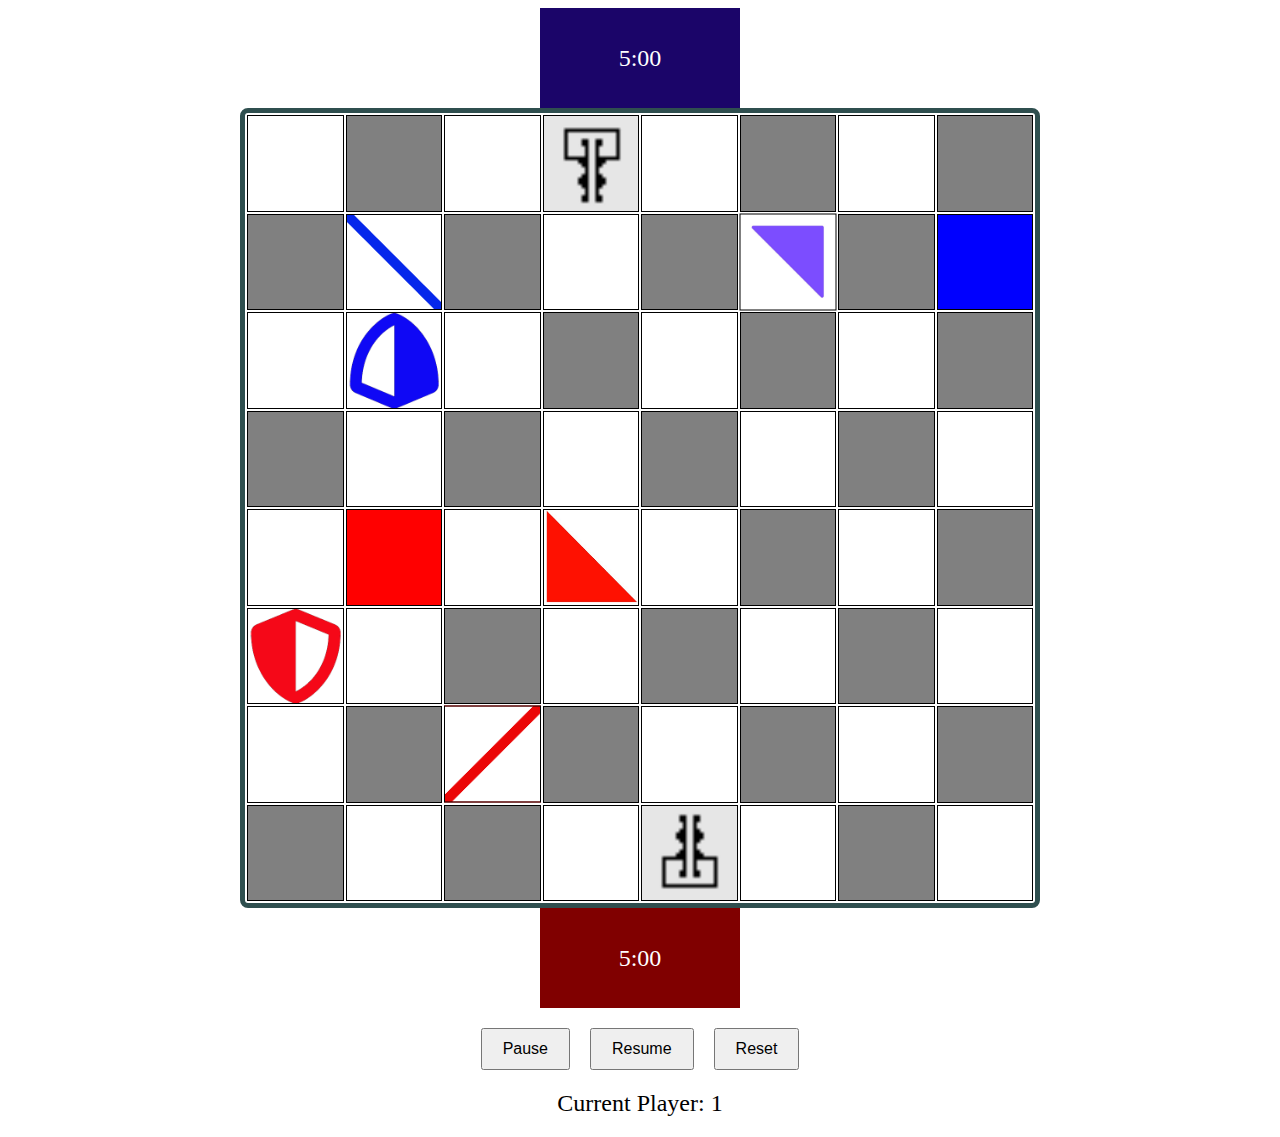
==== index.html @ 4a846ca4 "Added shootCannon, made ricochets rotatable, gave them data-direction attribute. added buttons to ro" ====
<!DOCTYPE html>
<html lang="en">
<head>
    <meta charset="UTF-8">
    <meta name="viewport" content="width=device-width, initial-scale=1.0">
    <title>Document</title>
</head>
<body>
    <div class="outline">
        <div data-timer="player1">5:00</div>
        <div id="board"></div>
        <div data-timer="player2">5:00</div>
    </div>
    <div class="rotation-controls">
        <button id="rotate-left" onclick = "rotateLeft()">Rotate Left</button>
        <button id="rotate-right" onclick = "rotateRight()">Rotate Right</button>
    </div>
    <div class="control-buttons">
        <button onclick="pauseTimer()">Pause</button>
        <button onclick="resumeTimer()">Resume</button>
        <button onclick="resetGame()">Reset</button>
    </div>
    <div class="current-player" id="current-player">Current Player: 1</div>
    <div class="popup" id="winner-popup">
        <p id="winner-message"></p>
        <button onclick="resetGame()">Play Again</button>
    </div>
    
    <script src = "main.js"></script>
    <link href="styles.css" rel="stylesheet"></link>
</body>
---- styles.css ----
:root {
  --size:      800px;
  --backcolor: darkslategray;
  --dark:      grey;
  --light:     white;
  --legend:    azure;
  --hover:     lightgreen
}

.outline{
  display: grid;
  margin:auto;
  max-width: fit-content;
}
.board {
  align-items:center;
  width: var(--size);
  height: var(--size);
  border: 5px solid;
  border-color: var(--backcolor);
  border-radius: 0.5rem;
  margin:auto;
  
}
.square {
  border: 1px black solid;
}
.white{
  background: var(--light);
}
.black{
  background: var(--dark)
}
[data-highlight="true"]{
  background: rgb(13, 95, 13);
}

td:hover {
  border: 5px black;
  cursor: pointer;
}

.player1-cannon{
  background-image: url(cannon-down.jpeg); 
  background-size: cover;
}
.player1-titan{
  background: blue; 
}
.player1-rico[data-rotation="1"]{
  background-image: url(blue\ rico.png);
  background-size: cover;
}
.player1-rico[data-rotation="2"]{
  background-image: url(blue\ rico.png);
  background-size: cover;
  transform: rotate(90deg);
}
.player1-rico[data-rotation="3"]{
  background-image: url(blue\ rico.png);
  background-size: cover;
  transform: rotate(180deg);
}
.player1-rico[data-rotation="4"]{
  background-image: url(blue\ rico.png);
  background-size: cover;
  transform: rotate(270deg);
}

.player1-tank{
  background-image: url(Shield\ blue.png); 
  background-size: cover;
}
.player1-srico[data-rotation="1"]{
  background-image: url(blue\ srico.png);
  background-size: cover;
}
.player1-srico[data-rotation="2"]{
  background-image: url(blue\ srico.png);
  background-size: cover;
  transform: rotate(90deg);
}
.player1-srico[data-rotation="3"]{
  background-image: url(blue\ srico.png);
  background-size: cover;
  transform: rotate(180deg);
}
.player1-srico[data-rotation="4"]{
  background-image: url(blue\ srico.png);
  background-size: cover;
  transform: rotate(270deg);
}


.player2-cannon{
  background-image: url(cannon-up.jpeg); 
  background-size: cover;
  
}
.player2-titan{
  background: red; 
}
.player2-rico{
  background: red; 
}
.player2-tank{
  background-image: url(Shield\ red.png) ; 
  background-size: cover;
  
}
.player2-srico[data-rotation="1"]{
  background-image: url(red\ srico.png);
  background-size: cover;
}
.player2-srico[data-rotation="2"]{
  background-image: url(red\ srico.png);
  background-size: cover;
  transform: rotate(90deg);
}
.player2-srico[data-rotation="3"]{
  background-image: url(red\ srico.png);
  background-size: cover;
  transform: rotate(180deg);
}
.player2-srico[data-rotation="4"]{
  background-image: url(red\ srico.png);
  background-size: cover;
  transform: rotate(270deg);
}
.player2-rico[data-rotation="1"]{
  background-image: url(red\ rico.png);
  background-size: cover;
}
.player2-rico[data-rotation="2"]{
  background-image: url(red\ rico.png);
  background-size: cover;
  transform: rotate(90deg);
}
.player2-rico[data-rotation="3"]{
  background-image: url(red\ rico.png);
  background-size: cover;
  transform: rotate(180deg);
}
.player2-rico[data-rotation="4"]{
  background-image: url(red\ rico.png);
  background-size: cover;
  transform: rotate(270deg);
}

[data-timer="player1"], [data-timer="player2"] {
  height: 100px;
  width: 200px;
  background: maroon;
  margin: auto;
  text-align: center;
  color: white;
  font-size: 24px;
  line-height: 100px;
}
[data-timer="player1"] {
  background: rgb(27, 5, 105);
}
.control-buttons {
  display: flex;
  justify-content: center;
  margin-top: 20px;
}
.control-buttons button {
  margin: 0 10px;
  padding: 10px 20px;
  font-size: 16px;
  cursor: pointer;
}
.rotation-controls {
  display: none;
  justify-content: center;
  margin-top: 20px;
}
.rotation-controls.rotate-left {
  visibility : hidden;
  margin: 0 10px;
  padding: 10px 20px;
  font-size: 16px;
  cursor: pointer;
}
.rotation-controls.rotate-right{
  visibility: hidden;
  margin: 0 10px;
  padding: 10px 20px;
  font-size: 16px;
  cursor: pointer;
}
.current-player {
  font-size: 24px;
  text-align: center;
  margin-top: 20px;
  margin-bottom: 20px;
}
.popup {
  display: none;
  position: fixed;
  left: 50%;
  top: 50%;
  transform: translate(-50%, -50%);
  background: white;
  padding: 20px;
  border: 2px solid black;
  text-align: center;
  z-index: 1000;
}
.popup.active {
  display: block;
}
.bullet {
    background-color: yellow;
    transition: background-color 0.1s ease;
}
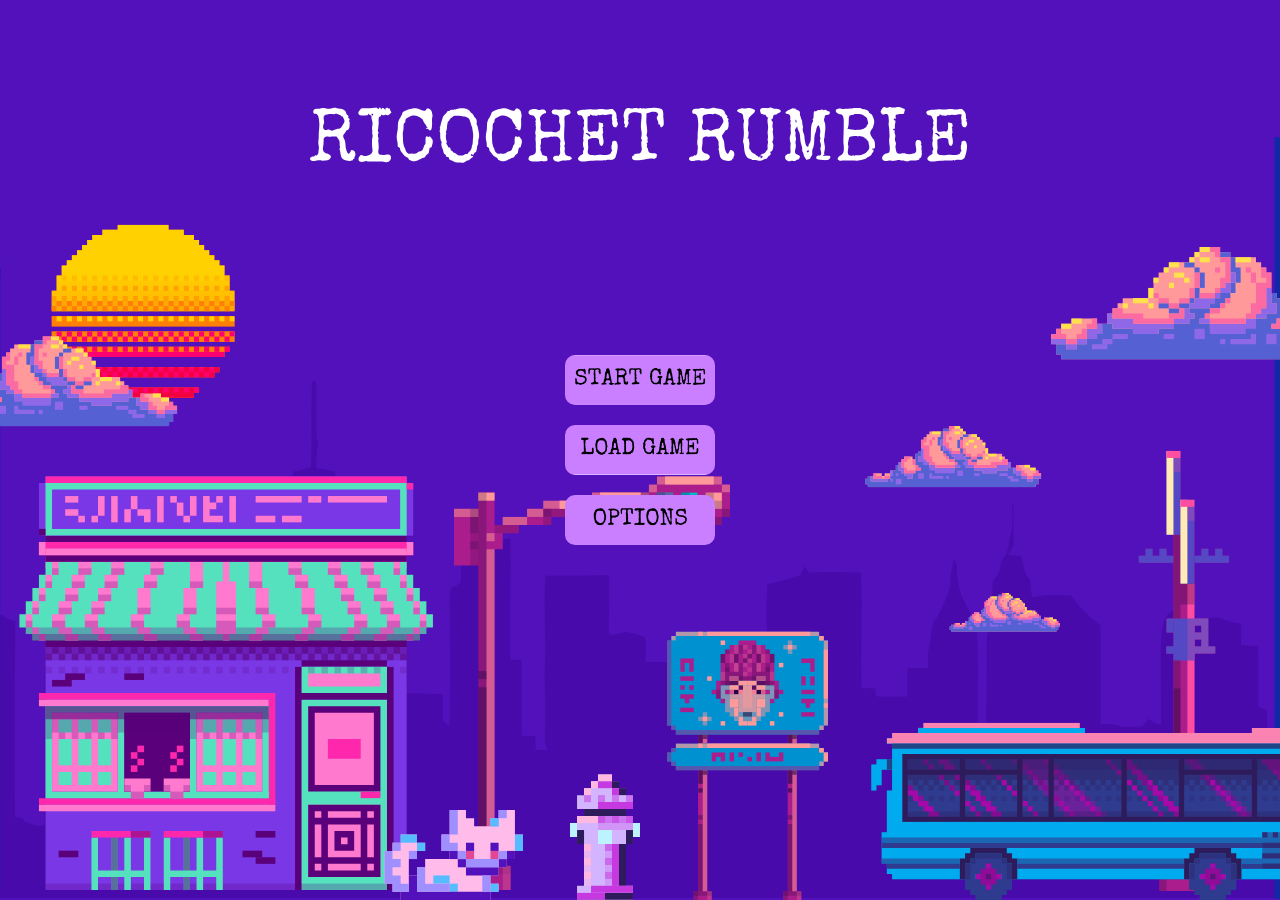
==== commit 8f40f320: "added homepage and edited names of normalmode files" ====
--- a/index.html
+++ b/index.html
@@ -3,29 +3,74 @@
 <head>
     <meta charset="UTF-8">
     <meta name="viewport" content="width=device-width, initial-scale=1.0">
-    <title>Document</title>
+    <title>Ricochet Rumble</title>
 </head>
 <body>
-    <div class="outline">
-        <div data-timer="player1">5:00</div>
-        <div id="board"></div>
-        <div data-timer="player2">5:00</div>
+    <div class="container">
+        <button class="game-button startgame" onclick="startGame()"></button>
+        <button class="game-button loadgame" onclick="loadGame()"></button>
+        <button class="game-button options" onclick="openOptions()"></button>
     </div>
-    <div class="rotation-controls">
-        <button id="rotate-left" onclick = "rotateLeft()">Rotate Left</button>
-        <button id="rotate-right" onclick = "rotateRight()">Rotate Right</button>
+
+    <!--------------------options box-------------------->
+
+    <div id="options-box" class="options-box">
+        
+        <div class="option">
+            <span>Option 1</span>
+            <label class="switch">
+                <input type="checkbox">
+                <span class="slider round"></span>
+            </label>
+        </div>
+        <div class="option">
+            <span>Option 2</span>
+            <label class="switch">
+                <input type="checkbox">
+                <span class="slider round"></span>
+            </label>
+        </div>
+        <div class="option">
+            <span>Option 3</span>
+            <label class="switch">
+                <input type="checkbox">
+                <span class="slider round"></span>
+            </label>
+        </div>
+        <div class="option">
+            <span>Option 4</span>
+            <label class="switch">
+                <input type="checkbox">
+                <span class="slider round"></span>
+            </label>
+        </div>
+        <div class="option">
+            <span>Option 5</span>
+            <label class="switch">
+                <input type="checkbox">
+                <span class="slider round"></span>
+            </label>
+        </div>
+        <button class="close-button" onclick="closeOptions()">Close</button>
     </div>
-    <div class="control-buttons">
-        <button onclick="pauseTimer()">Pause</button>
-        <button onclick="resumeTimer()">Resume</button>
-        <button onclick="resetGame()">Reset</button>
-    </div>
-    <div class="current-player" id="current-player">Current Player: 1</div>
-    <div class="popup" id="winner-popup">
-        <p id="winner-message"></p>
-        <button onclick="resetGame()">Play Again</button>
-    </div>
-    
-    <script src = "main.js"></script>
-    <link href="styles.css" rel="stylesheet"></link>
-</body>+
+    <link href="homepagestyles.css" rel="stylesheet">
+    <script>
+        function startGame() {
+            setTimeout(()=>window.location.href="normalmode.html",500);
+        }
+
+        function loadGame() {
+            setTimeout(()=>window.location.href="",500);
+        }
+
+        function openOptions() {
+            document.getElementById("options-box").style.display = "block";
+        }
+
+        function closeOptions() {
+            document.getElementById("options-box").style.display = "none";
+        }
+    </script>
+</body>
+</html>
--- a/homepagestyles.css
+++ b/homepagestyles.css
@@ -0,0 +1,132 @@
+body {
+    margin: 0;
+    padding: 0;
+    display: flex;
+    justify-content: center;
+    align-items: center;
+    height: 100vh;
+    font-family: Arial, sans-serif;
+    background-image: url(./assets/Homepage.svg);
+    background-size: cover;
+    background-position: center;
+}
+
+.container {
+    text-align: center;
+    display: flex;
+    flex-direction: column;
+    align-items: center;
+}
+
+.game-button {
+    background-color: rgba(0, 0, 0, 0.5);
+    color: white;
+    border: none;
+    width: 150px;
+    height: 50px;
+    margin: 10px;
+    font-size: 18px;
+    cursor: pointer;
+    border-radius: 10px;
+    transition: background-color 0.3s, transform 0.3s;
+    background-size: cover;
+    background-position: center;
+}
+
+.startgame {
+    background-image: url(./assets/STARTGAME.png);
+}
+
+.loadgame {
+    background-image: url(./assets/loadgame.png);
+}
+
+.game-button:hover {
+    background-color: rgba(0, 0, 0, 0.7);
+    transform: scale(1.1);
+}
+
+.options {
+    background-image: url(./assets/options.png);
+}
+
+
+
+.options-box {
+    display: none; /* Hidden by default */
+    position: fixed;
+    top: 50%;
+    left: 50%;
+    transform: translate(-50%, -50%);
+    background-color: white;
+    padding: 20px;
+    border: 2px solid #000;
+    box-shadow: 0 4px 8px rgba(0, 0, 0, 0.2);
+    z-index: 1000;
+    width: 300px;
+}
+
+.close-button {
+    background-color: red;
+    color: white;
+    border: none;
+    padding: 10px 20px;
+    cursor: pointer;
+    margin-top: 20px;
+    display: block;
+    width: 100%;
+    box-sizing: border-box;
+    text-align: center;
+}
+
+.option {
+    display: flex;
+    justify-content: space-between;
+    align-items: center;
+    margin: 10px 0;
+}
+
+.switch {
+    position: relative;
+    display: inline-block;
+    width: 40px;
+    height: 20px;
+}
+
+.switch input {
+    opacity: 0;
+    width: 0;
+    height: 0;
+}
+
+.slider {
+    position: absolute;
+    cursor: pointer;
+    top: 0;
+    left: 0;
+    right: 0;
+    bottom: 0;
+    background-color: red;
+    transition: 0.4s;
+    border-radius: 20px;
+}
+
+.slider:before {
+    position: absolute;
+    content: "";
+    height: 16px;
+    width: 16px;
+    left: 2px;
+    bottom: 2px;
+    background-color: white;
+    transition: 0.4s;
+    border-radius: 50%;
+}
+
+input:checked + .slider {
+    background-color: green;
+}
+
+input:checked + .slider:before {
+    transform: translateX(20px);
+}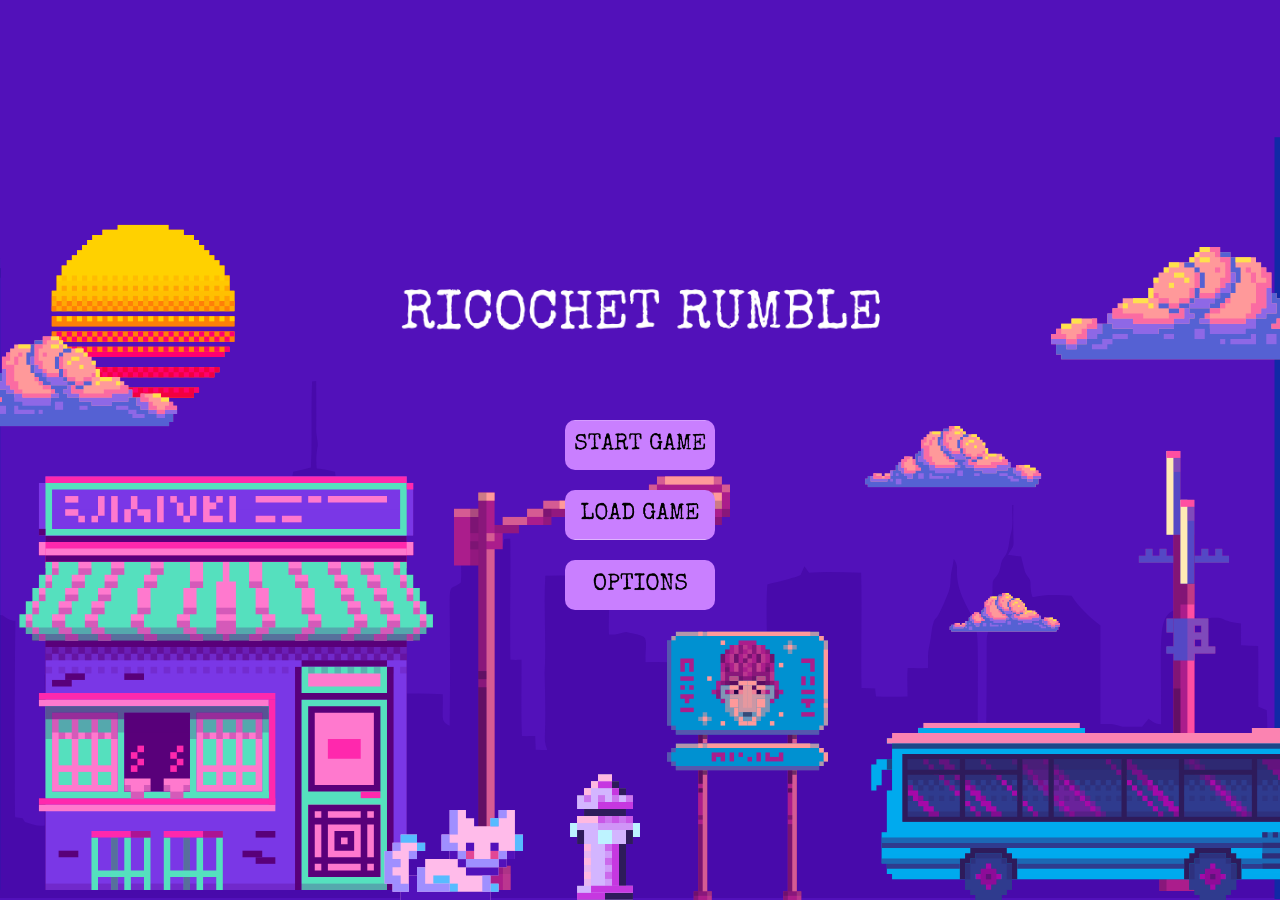
==== commit 30775019: "fixed homepage title distort" ====
--- a/index.html
+++ b/index.html
@@ -6,6 +6,7 @@
     <title>Ricochet Rumble</title>
 </head>
 <body>
+    <div class="Title"></div>
     <div class="container">
         <button class="game-button startgame" onclick="startGame()"></button>
         <button class="game-button loadgame" onclick="loadGame()"></button>
--- a/homepagestyles.css
+++ b/homepagestyles.css
@@ -2,20 +2,31 @@
     margin: 0;
     padding: 0;
     display: flex;
-    justify-content: center;
+    justify-content:flex-start;
     align-items: center;
     height: 100vh;
     font-family: Arial, sans-serif;
     background-image: url(./assets/Homepage.svg);
     background-size: cover;
     background-position: center;
+    flex-direction: column;
+    
 }
-
+.Title{
+    margin-top:auto;
+    margin-bottom:30px;
+    width:500px;
+    height:100px;
+    background-image: url(./assets/Title.png);
+    background-size:contain;
+    background-repeat: no-repeat;
+}
 .container {
     text-align: center;
     display: flex;
     flex-direction: column;
     align-items: center;
+    margin-bottom:auto;
 }
 
 .game-button {
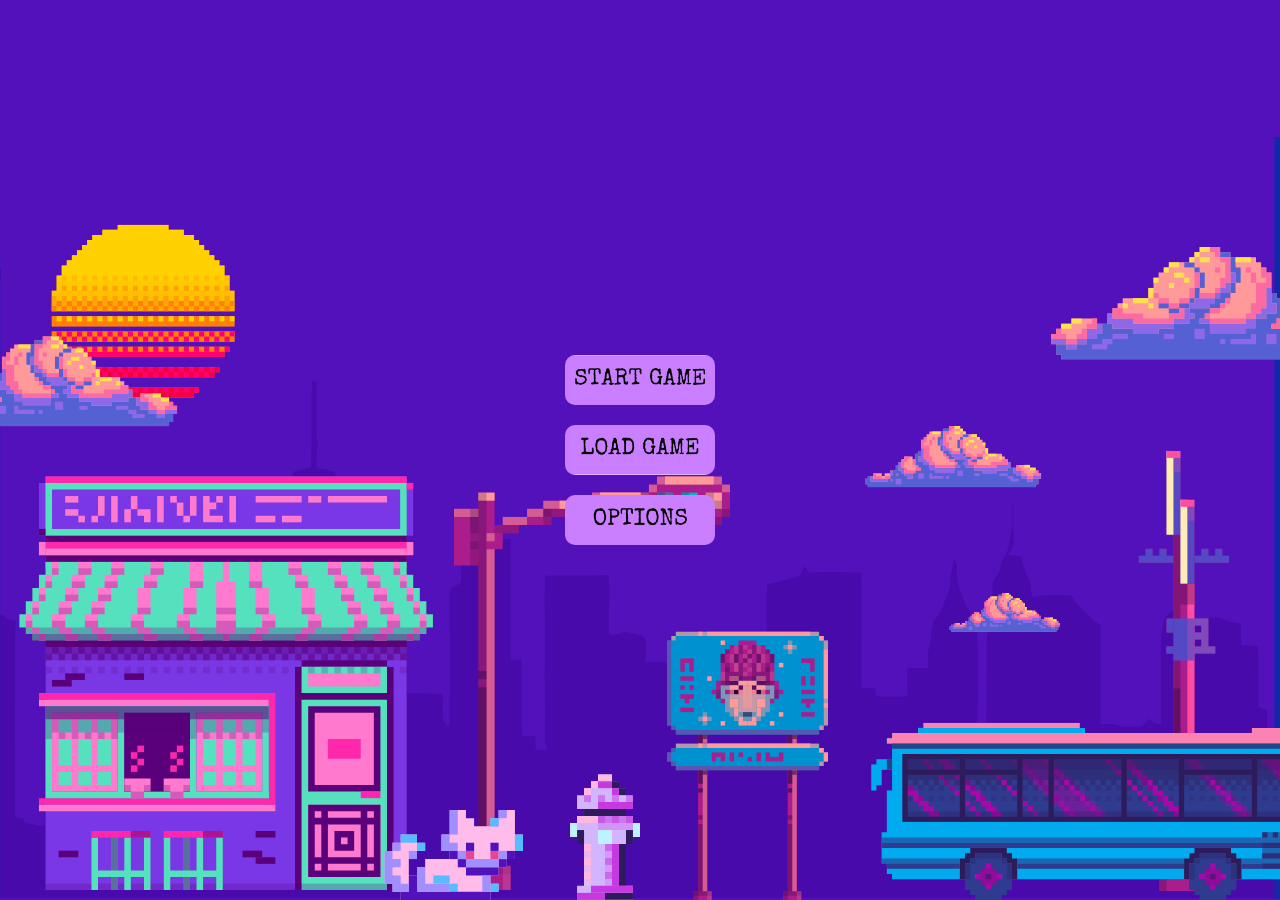
==== commit a5324c81: "revert" ====
--- a/index.html
+++ b/index.html
@@ -6,7 +6,6 @@
     <title>Ricochet Rumble</title>
 </head>
 <body>
-    <div class="Title"></div>
     <div class="container">
         <button class="game-button startgame" onclick="startGame()"></button>
         <button class="game-button loadgame" onclick="loadGame()"></button>
--- a/homepagestyles.css
+++ b/homepagestyles.css
@@ -2,31 +2,20 @@
     margin: 0;
     padding: 0;
     display: flex;
-    justify-content:flex-start;
+    justify-content: center;
     align-items: center;
     height: 100vh;
     font-family: Arial, sans-serif;
     background-image: url(./assets/Homepage.svg);
     background-size: cover;
     background-position: center;
-    flex-direction: column;
-    
 }
-.Title{
-    margin-top:auto;
-    margin-bottom:30px;
-    width:500px;
-    height:100px;
-    background-image: url(./assets/Title.png);
-    background-size:contain;
-    background-repeat: no-repeat;
-}
+
 .container {
     text-align: center;
     display: flex;
     flex-direction: column;
     align-items: center;
-    margin-bottom:auto;
 }
 
 .game-button {
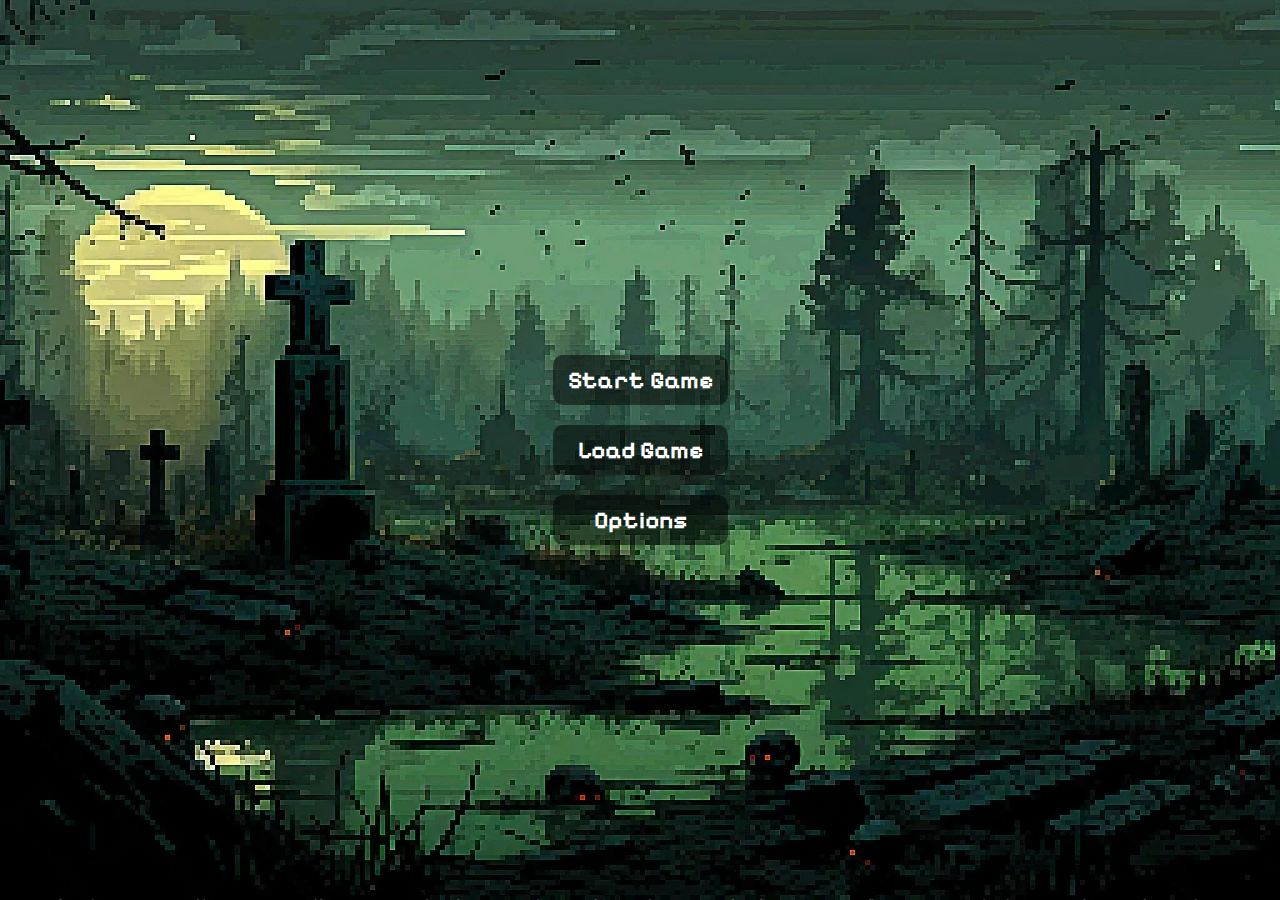
==== commit 6eb121b8: "Changed icons for everything" ====
--- a/index.html
+++ b/index.html
@@ -7,9 +7,9 @@
 </head>
 <body>
     <div class="container">
-        <button class="game-button startgame" onclick="startGame()"></button>
-        <button class="game-button loadgame" onclick="loadGame()"></button>
-        <button class="game-button options" onclick="openOptions()"></button>
+        <button class="game-button startgame" onclick="startGame()">Start Game</button>
+        <button class="game-button loadgame" onclick="loadGame()">Load Game</button>
+        <button class="game-button options" onclick="openOptions()">Options</button>
     </div>
 
     <!--------------------options box-------------------->
--- a/homepagestyles.css
+++ b/homepagestyles.css
@@ -1,3 +1,4 @@
+@import url('https://fonts.googleapis.com/css2?family=Pixelify+Sans:wght@400..700&display=swap');
 body {
     margin: 0;
     padding: 0;
@@ -6,7 +7,7 @@
     align-items: center;
     height: 100vh;
     font-family: Arial, sans-serif;
-    background-image: url(./assets/Homepage.svg);
+    background-image: url(./assets/yugesh_assests/home-background.png);
     background-size: cover;
     background-position: center;
 }
@@ -22,7 +23,7 @@
     background-color: rgba(0, 0, 0, 0.5);
     color: white;
     border: none;
-    width: 150px;
+    width: 175px;
     height: 50px;
     margin: 10px;
     font-size: 18px;
@@ -34,11 +35,15 @@
 }
 
 .startgame {
-    background-image: url(./assets/STARTGAME.png);
+    font-family: "Pixelify Sans", sans-serif;
+    font-size:24px;
+    font-weight:bold;
 }
 
 .loadgame {
-    background-image: url(./assets/loadgame.png);
+    font-family: "Pixelify Sans", sans-serif;
+    font-size:24px;
+    font-weight:bold;
 }
 
 .game-button:hover {
@@ -47,7 +52,9 @@
 }
 
 .options {
-    background-image: url(./assets/options.png);
+    font-family: "Pixelify Sans", sans-serif;
+    font-size:24px;
+    font-weight:bold;
 }
 
 
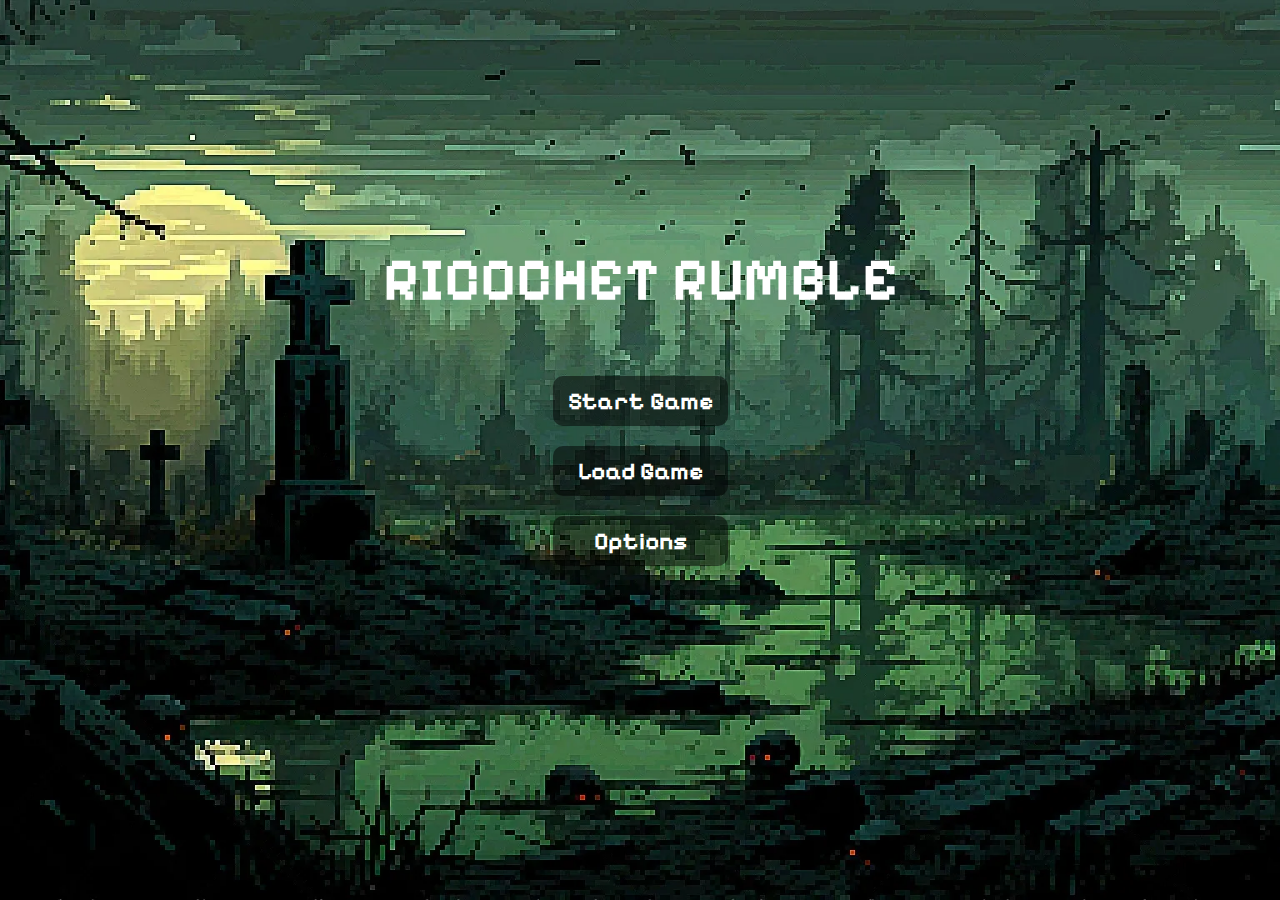
==== commit d5569c24: "Display History Fixed, Put everything inside outline, reduced timer to 3mins" ====
--- a/index.html
+++ b/index.html
@@ -6,6 +6,7 @@
     <title>Ricochet Rumble</title>
 </head>
 <body>
+    <h1>RICOCHET RUMBLE</h1>
     <div class="container">
         <button class="game-button startgame" onclick="startGame()">Start Game</button>
         <button class="game-button loadgame" onclick="loadGame()">Load Game</button>
--- a/homepagestyles.css
+++ b/homepagestyles.css
@@ -3,6 +3,7 @@
     margin: 0;
     padding: 0;
     display: flex;
+    flex-direction: column;
     justify-content: center;
     align-items: center;
     height: 100vh;
@@ -11,12 +12,20 @@
     background-size: cover;
     background-position: center;
 }
-
+h1{
+    font-family: "Pixelify Sans", sans-serif;
+    font-weight:bold;
+    font-size:60px;
+    color:white;
+    margin-top:20px;
+    margin-bottom:50px;
+}
 .container {
     text-align: center;
     display: flex;
     flex-direction: column;
     align-items: center;
+    margin-bottom: 100px;
 }
 
 .game-button {
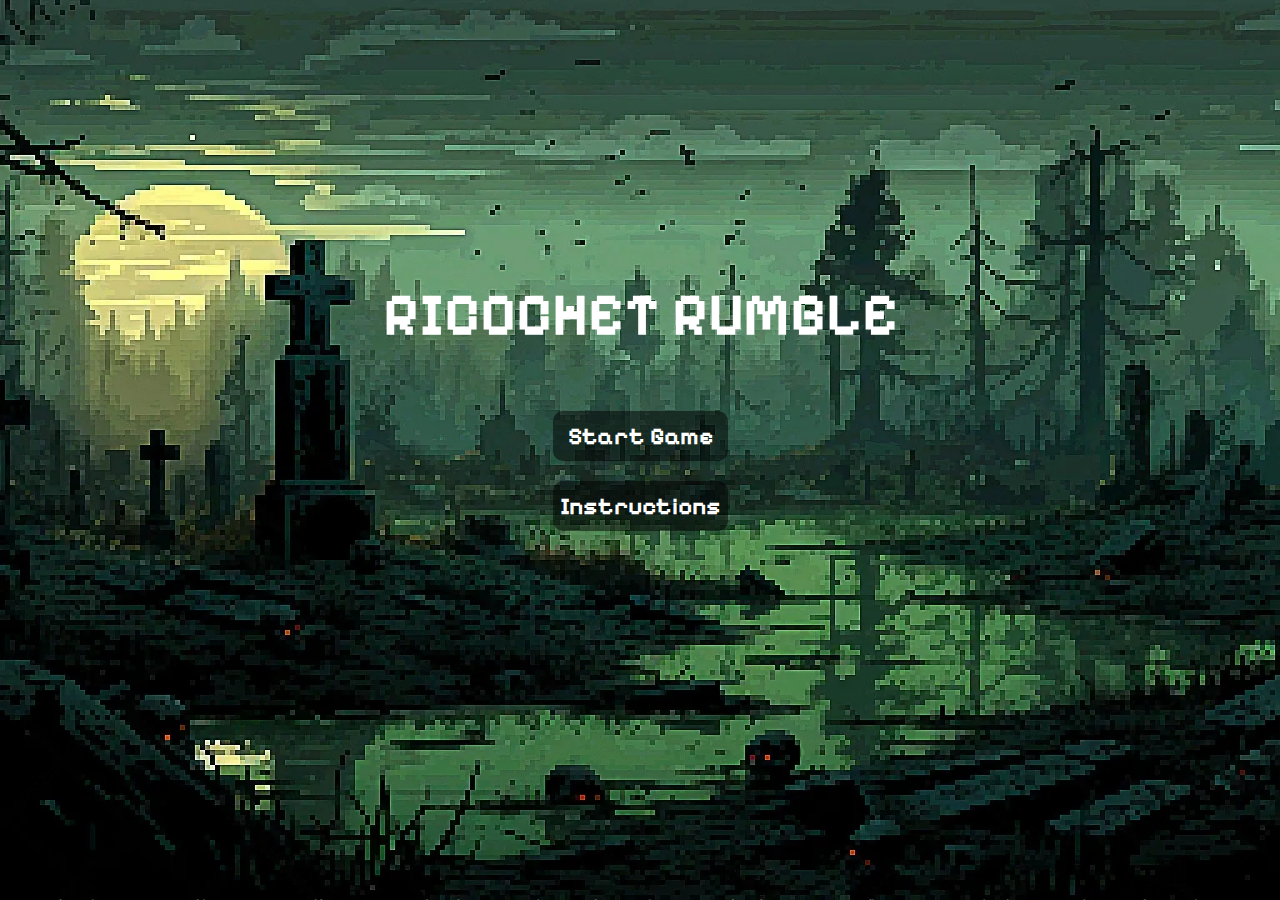
==== commit 0354a2f4: "Removed options in homepage" ====
--- a/index.html
+++ b/index.html
@@ -9,14 +9,14 @@
     <h1>RICOCHET RUMBLE</h1>
     <div class="container">
         <button class="game-button startgame" onclick="startGame()">Start Game</button>
-        <button class="game-button loadgame" onclick="loadGame()">Load Game</button>
-        <button class="game-button options" onclick="openOptions()">Options</button>
+        <button class="game-button loadgame" onclick="location.href='https://www.youtube.com/watch?v=-gpd-5AY6T0';">Instructions</button>
+        <!--<button class="game-button options" onclick="openOptions()">Options</button>-->
     </div>
+
 
     <!--------------------options box-------------------->
 
     <div id="options-box" class="options-box">
-        
         <div class="option">
             <span>Option 1</span>
             <label class="switch">
@@ -56,22 +56,7 @@
     </div>
 
     <link href="homepagestyles.css" rel="stylesheet">
-    <script>
-        function startGame() {
-            setTimeout(()=>window.location.href="normalmode.html",500);
-        }
-
-        function loadGame() {
-            setTimeout(()=>window.location.href="",500);
-        }
-
-        function openOptions() {
-            document.getElementById("options-box").style.display = "block";
-        }
-
-        function closeOptions() {
-            document.getElementById("options-box").style.display = "none";
-        }
+    <script src="homepage.js" defer>
     </script>
 </body>
 </html>
